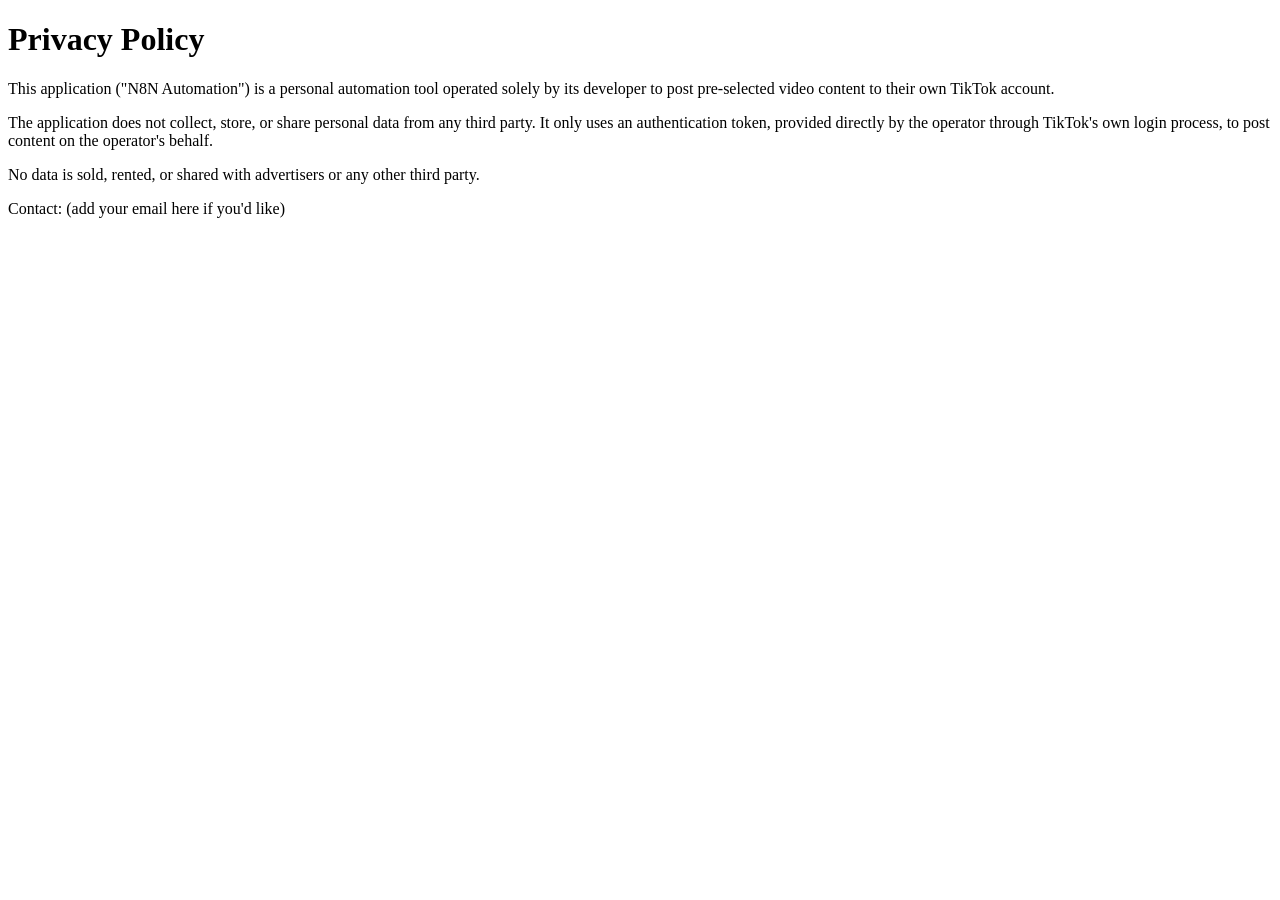
==== privacy.html @ 7d6fcd5c "Add privacy policy page added Privacy policy" ====
<!DOCTYPE html>
<html>
<head><title>Privacy Policy</title></head>
<body>
<h1>Privacy Policy</h1>
<p>This application ("N8N Automation") is a personal automation tool operated solely by its developer to post pre-selected video content to their own TikTok account.</p>
<p>The application does not collect, store, or share personal data from any third party. It only uses an authentication token, provided directly by the operator through TikTok's own login process, to post content on the operator's behalf.</p>
<p>No data is sold, rented, or shared with advertisers or any other third party.</p>
<p>Contact: (add your email here if you'd like)</p>
</body>
</html>
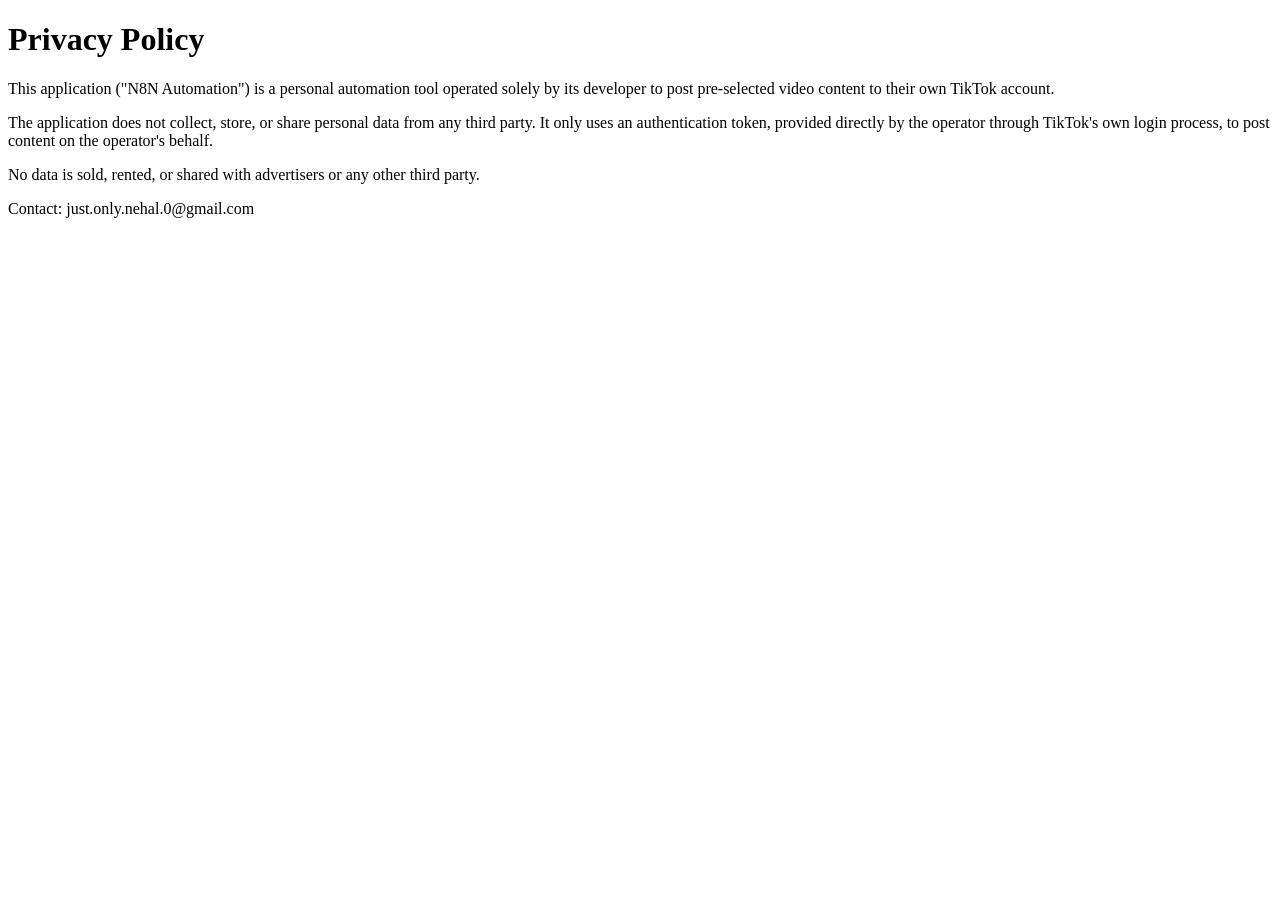
==== commit ebd601d5: "Update privacy.html" ====
--- a/privacy.html
+++ b/privacy.html
@@ -6,6 +6,6 @@
 <p>This application ("N8N Automation") is a personal automation tool operated solely by its developer to post pre-selected video content to their own TikTok account.</p>
 <p>The application does not collect, store, or share personal data from any third party. It only uses an authentication token, provided directly by the operator through TikTok's own login process, to post content on the operator's behalf.</p>
 <p>No data is sold, rented, or shared with advertisers or any other third party.</p>
-<p>Contact: (add your email here if you'd like)</p>
+<p>Contact: just.only.nehal.0@gmail.com</p>
 </body>
 </html>
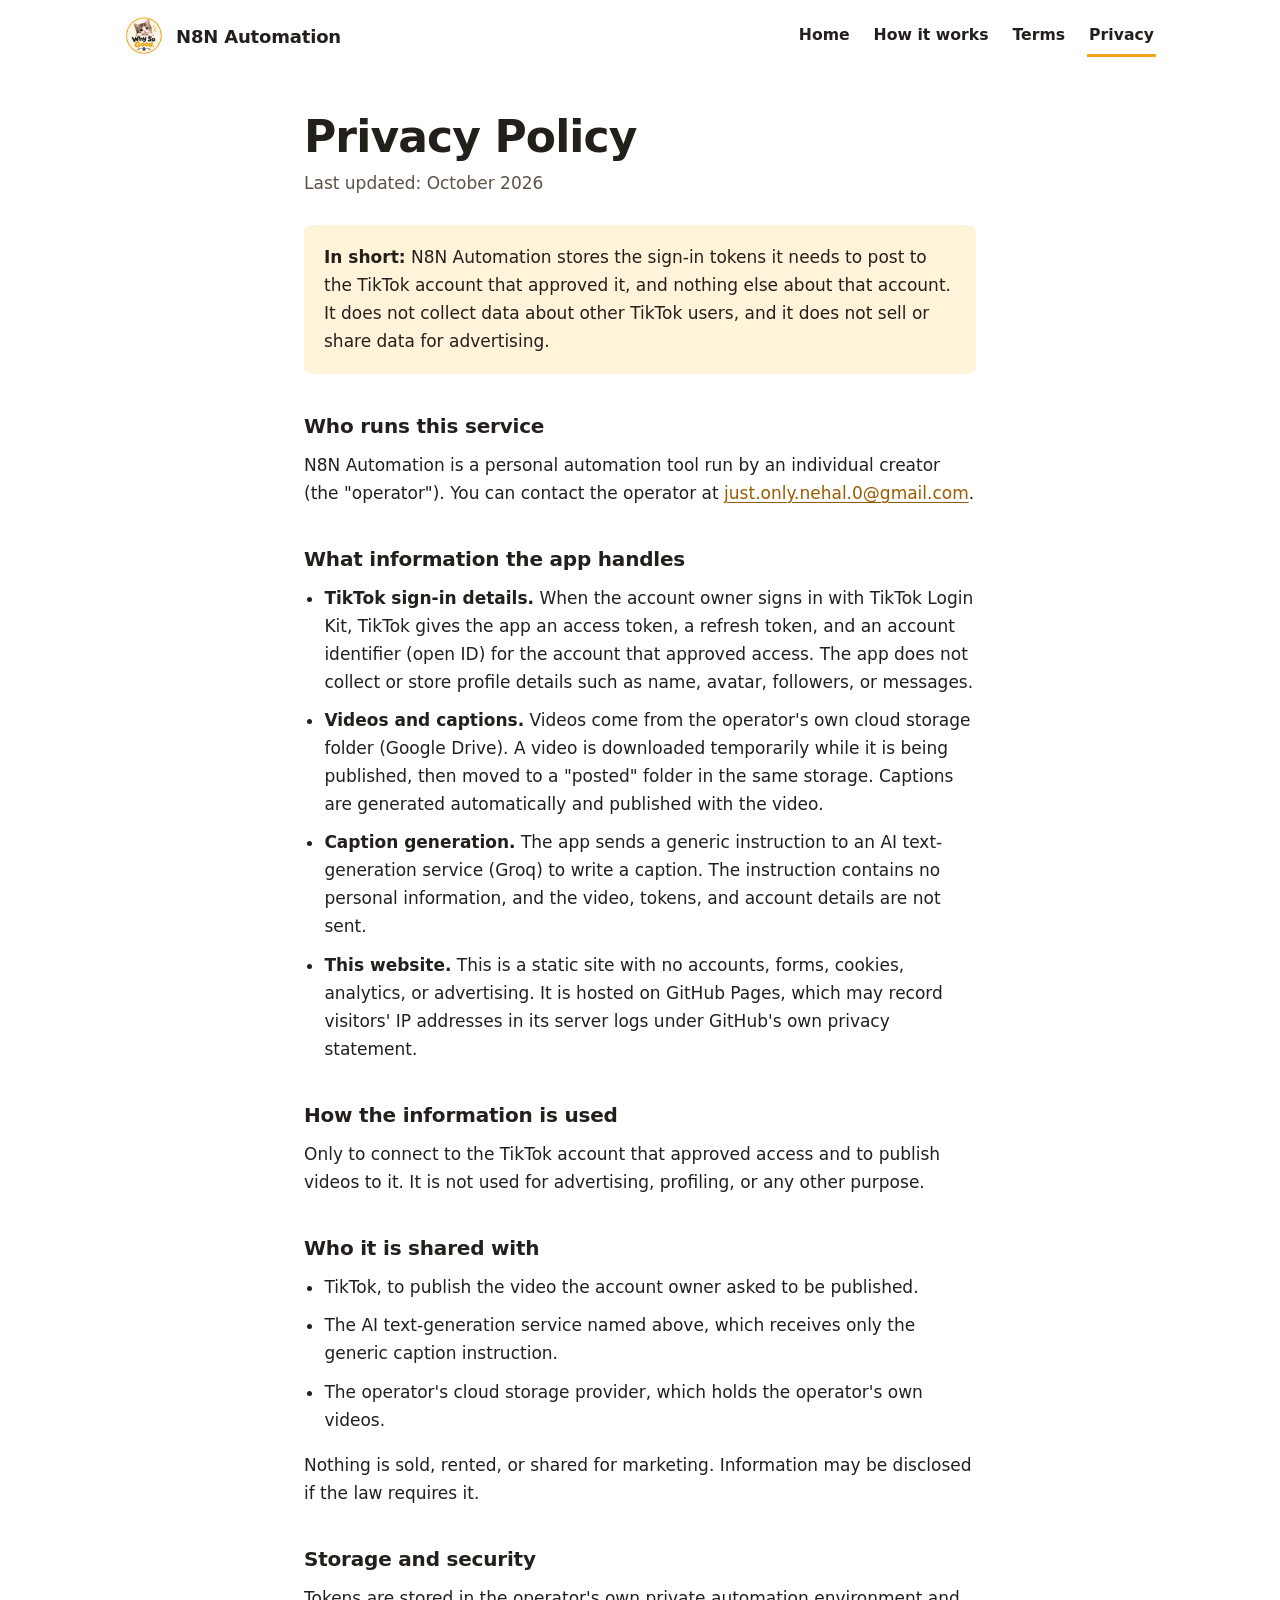
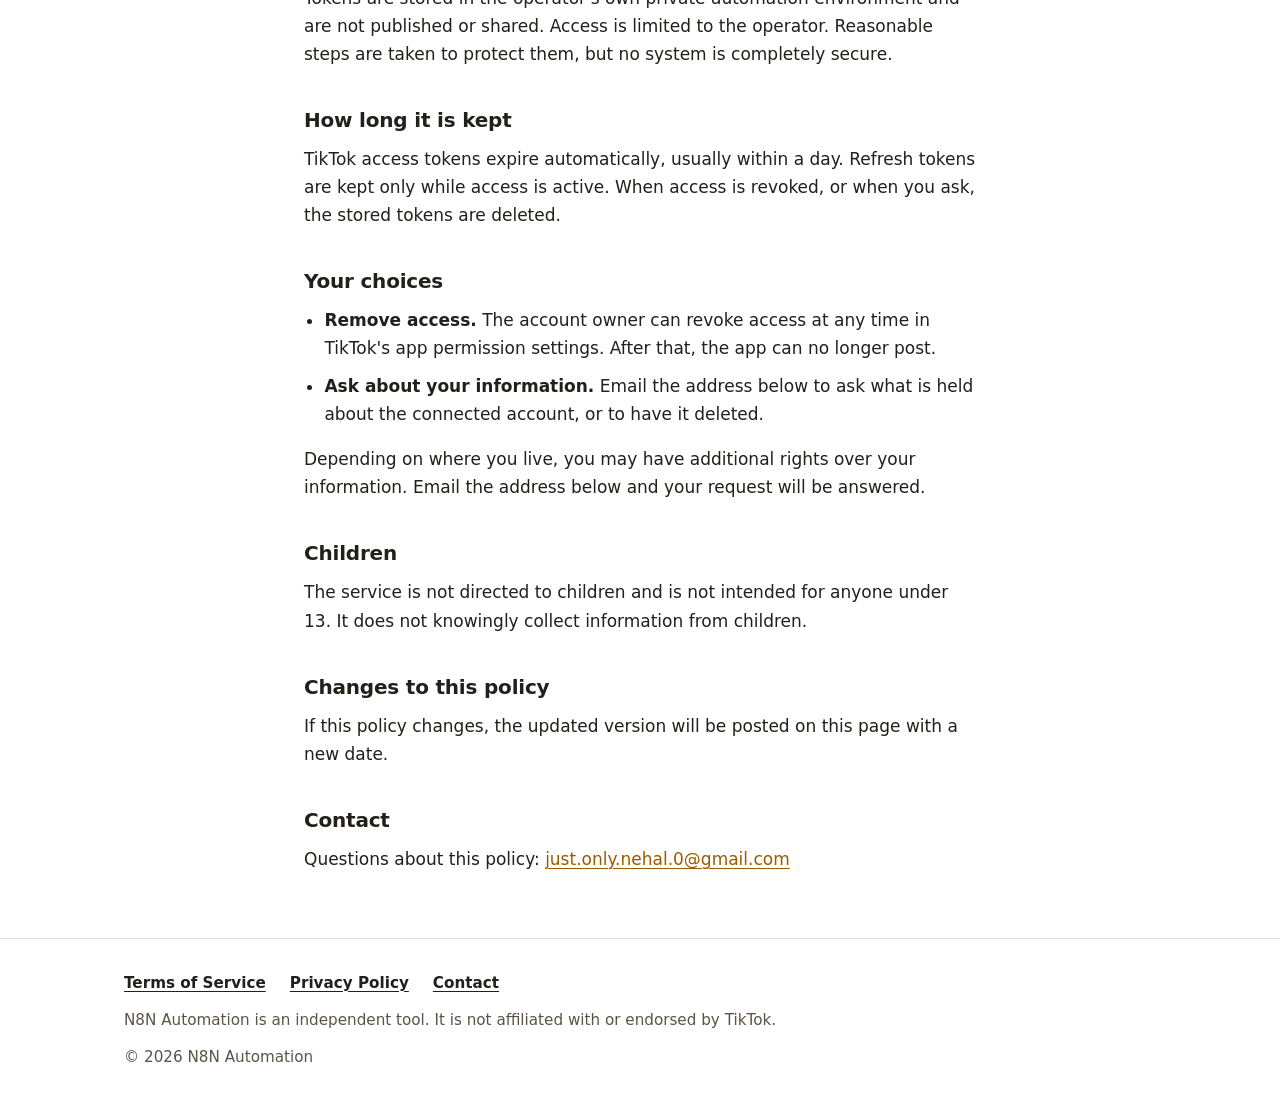
==== commit a0f6c812: "Add files via upload" ====
--- a/privacy.html
+++ b/privacy.html
@@ -1,11 +1,91 @@
 <!DOCTYPE html>
-<html>
-<head><title>Privacy Policy</title></head>
+<html lang="en">
+<head>
+<meta charset="utf-8">
+<meta name="viewport" content="width=device-width, initial-scale=1">
+<title>Privacy Policy - N8N Automation</title>
+<meta name="description" content="Privacy Policy for N8N Automation: what information the app handles, why, and how to remove access.">
+<meta name="theme-color" content="#F2A31B">
+<link rel="icon" type="image/png" href="logo.png">
+<link rel="apple-touch-icon" href="logo.png">
+<link rel="stylesheet" href="style.css">
+</head>
 <body>
-<h1>Privacy Policy</h1>
-<p>This application ("N8N Automation") is a personal automation tool operated solely by its developer to post pre-selected video content to their own TikTok account.</p>
-<p>The application does not collect, store, or share personal data from any third party. It only uses an authentication token, provided directly by the operator through TikTok's own login process, to post content on the operator's behalf.</p>
-<p>No data is sold, rented, or shared with advertisers or any other third party.</p>
-<p>Contact: just.only.nehal.0@gmail.com</p>
+<a class="skip" href="#main">Skip to content</a>
+
+<header class="site-header">
+  <a class="brand" href="index.html">
+    <img src="logo.png" alt="" width="40" height="40">
+    <span>N8N Automation</span>
+  </a>
+  <nav aria-label="Main">
+    <a href="index.html">Home</a>
+    <a href="index.html#how">How it works</a>
+    <a href="terms.html">Terms</a>
+    <a href="privacy.html" aria-current="page">Privacy</a>
+  </nav>
+</header>
+
+<main id="main" class="legal">
+  <h1>Privacy Policy</h1>
+  <p class="updated">Last updated: October 2026</p>
+  <p class="summary"><strong>In short:</strong> N8N Automation stores the sign-in tokens it needs to post to the TikTok account that approved it, and nothing else about that account. It does not collect data about other TikTok users, and it does not sell or share data for advertising.</p>
+
+  <h2>Who runs this service</h2>
+  <p>N8N Automation is a personal automation tool run by an individual creator (the "operator"). You can contact the operator at <a href="mailto:just.only.nehal.0@gmail.com">just.only.nehal.0@gmail.com</a>.</p>
+
+  <h2>What information the app handles</h2>
+  <ul>
+    <li><strong>TikTok sign-in details.</strong> When the account owner signs in with TikTok Login Kit, TikTok gives the app an access token, a refresh token, and an account identifier (open ID) for the account that approved access. The app does not collect or store profile details such as name, avatar, followers, or messages.</li>
+    <li><strong>Videos and captions.</strong> Videos come from the operator's own cloud storage folder (Google Drive). A video is downloaded temporarily while it is being published, then moved to a "posted" folder in the same storage. Captions are generated automatically and published with the video.</li>
+    <li><strong>Caption generation.</strong> The app sends a generic instruction to an AI text-generation service (Groq) to write a caption. The instruction contains no personal information, and the video, tokens, and account details are not sent.</li>
+    <li><strong>This website.</strong> This is a static site with no accounts, forms, cookies, analytics, or advertising. It is hosted on GitHub Pages, which may record visitors' IP addresses in its server logs under GitHub's own privacy statement.</li>
+  </ul>
+
+  <h2>How the information is used</h2>
+  <p>Only to connect to the TikTok account that approved access and to publish videos to it. It is not used for advertising, profiling, or any other purpose.</p>
+
+  <h2>Who it is shared with</h2>
+  <ul>
+    <li>TikTok, to publish the video the account owner asked to be published.</li>
+    <li>The AI text-generation service named above, which receives only the generic caption instruction.</li>
+    <li>The operator's cloud storage provider, which holds the operator's own videos.</li>
+  </ul>
+  <p>Nothing is sold, rented, or shared for marketing. Information may be disclosed if the law requires it.</p>
+
+  <h2>Storage and security</h2>
+  <p>Tokens are stored in the operator's own private automation environment and are not published or shared. Access is limited to the operator. Reasonable steps are taken to protect them, but no system is completely secure.</p>
+
+  <h2>How long it is kept</h2>
+  <p>TikTok access tokens expire automatically, usually within a day. Refresh tokens are kept only while access is active. When access is revoked, or when you ask, the stored tokens are deleted.</p>
+
+  <h2>Your choices</h2>
+  <ul>
+    <li><strong>Remove access.</strong> The account owner can revoke access at any time in TikTok's app permission settings. After that, the app can no longer post.</li>
+    <li><strong>Ask about your information.</strong> Email the address below to ask what is held about the connected account, or to have it deleted.</li>
+  </ul>
+  <p>Depending on where you live, you may have additional rights over your information. Email the address below and your request will be answered.</p>
+
+  <h2>Children</h2>
+  <p>The service is not directed to children and is not intended for anyone under 13. It does not knowingly collect information from children.</p>
+
+  <h2>Changes to this policy</h2>
+  <p>If this policy changes, the updated version will be posted on this page with a new date.</p>
+
+  <h2>Contact</h2>
+  <p>Questions about this policy: <a href="mailto:just.only.nehal.0@gmail.com">just.only.nehal.0@gmail.com</a></p>
+</main>
+
+<footer class="site-footer">
+  <div class="footer-inner">
+    <div class="footer-links">
+      <a href="terms.html">Terms of Service</a>
+      <a href="privacy.html">Privacy Policy</a>
+      <a href="mailto:just.only.nehal.0@gmail.com">Contact</a>
+    </div>
+    <p>N8N Automation is an independent tool. It is not affiliated with or endorsed by TikTok.</p>
+    <p>&copy; 2026 N8N Automation</p>
+  </div>
+</footer>
 </body>
 </html>
--- a/style.css
+++ b/style.css
@@ -0,0 +1,141 @@
+:root {
+  --ink: #231F1B;
+  --muted: #5C5347;
+  --sun: #F2A31B;
+  --sun-deep: #9A5B00;
+  --band: #FFF3D9;
+  --line: #E9DFCC;
+  --paper: #FFFFFF;
+}
+
+* { box-sizing: border-box; }
+
+html { scroll-behavior: smooth; }
+@media (prefers-reduced-motion: reduce) { html { scroll-behavior: auto; } }
+
+body {
+  margin: 0;
+  background: var(--paper);
+  color: var(--ink);
+  font: 400 1.0625rem/1.65 "Segoe UI", system-ui, -apple-system, "Helvetica Neue", Arial, sans-serif;
+  -webkit-text-size-adjust: 100%;
+}
+
+img { max-width: 100%; height: auto; }
+
+a { color: var(--sun-deep); text-decoration-thickness: 0.08em; text-underline-offset: 0.18em; }
+a:hover { color: var(--ink); }
+:focus-visible { outline: 3px solid var(--ink); outline-offset: 3px; border-radius: 2px; }
+
+.skip {
+  position: absolute; left: -999px; top: 0; z-index: 10;
+  background: var(--ink); color: #fff; padding: 0.6rem 1rem;
+}
+.skip:focus { left: 0; }
+
+.wrap { max-width: 1080px; margin: 0 auto; padding: 0 24px; }
+
+/* Header */
+.site-header {
+  display: flex; flex-wrap: wrap; align-items: center; justify-content: space-between;
+  gap: 12px 24px; max-width: 1080px; margin: 0 auto; padding: 16px 24px;
+}
+.brand {
+  display: flex; align-items: center; gap: 12px;
+  color: var(--ink); text-decoration: none;
+  font-weight: 800; font-size: 1.125rem; letter-spacing: -0.01em;
+}
+.brand img { border-radius: 50%; }
+.site-header nav { display: flex; flex-wrap: wrap; gap: 4px 20px; }
+.site-header nav a {
+  color: var(--ink); text-decoration: none; font-weight: 600; font-size: 0.98rem;
+  padding: 6px 2px; border-bottom: 3px solid transparent;
+}
+.site-header nav a:hover,
+.site-header nav a[aria-current="page"] { border-bottom-color: var(--sun); }
+
+/* Hero */
+.hero { background: var(--band); }
+.hero-grid {
+  display: grid; grid-template-columns: 1.25fr 1fr; gap: 48px; align-items: center;
+  padding-top: 64px; padding-bottom: 64px;
+}
+.hero h1 {
+  margin: 0 0 20px; font-size: clamp(2.1rem, 5.2vw, 3.5rem);
+  line-height: 1.06; letter-spacing: -0.025em; font-weight: 800;
+}
+.lead { margin: 0 0 28px; max-width: 34em; font-size: 1.2rem; }
+.hero-logo { justify-self: center; width: min(340px, 100%); border-radius: 50%; }
+.actions { display: flex; flex-wrap: wrap; gap: 12px; margin: 0; }
+.btn {
+  display: inline-block; padding: 12px 22px; border-radius: 999px;
+  border: 2px solid var(--ink); font-weight: 700; text-decoration: none;
+}
+.btn-primary { background: var(--sun); border-color: var(--sun); color: var(--ink); }
+.btn-primary:hover { background: var(--ink); border-color: var(--ink); color: #fff; }
+.btn-quiet { background: transparent; color: var(--ink); }
+.btn-quiet:hover { background: var(--ink); color: #fff; }
+
+/* Home sections */
+.section {
+  display: grid; grid-template-columns: 240px 1fr; gap: 16px 56px;
+  padding: 56px 0; border-top: 1px solid var(--line);
+}
+.section:first-child { border-top: 0; }
+.section h2 { margin: 0; font-size: 1.5rem; line-height: 1.2; letter-spacing: -0.015em; font-weight: 800; }
+.section-body { max-width: 44rem; }
+.section-body > :first-child { margin-top: 0; }
+.section-body > :last-child { margin-bottom: 0; }
+.section p { margin: 0 0 1em; }
+
+.steps { list-style: none; margin: 0; padding: 0; counter-reset: step; }
+.steps li {
+  counter-increment: step; display: grid; grid-template-columns: 44px 1fr; gap: 0 16px;
+  padding: 0 0 22px;
+}
+.steps li::before {
+  content: counter(step); font-size: 1.75rem; font-weight: 800; line-height: 1.1; color: var(--sun-deep);
+}
+.steps h3 { margin: 0 0 4px; font-size: 1.125rem; font-weight: 700; }
+.steps p { margin: 0; }
+
+.table-wrap { overflow-x: auto; }
+table { width: 100%; min-width: 560px; border-collapse: collapse; font-size: 0.98rem; }
+th, td { text-align: left; vertical-align: top; padding: 12px 14px 12px 0; border-bottom: 1px solid var(--line); }
+th { font-weight: 700; border-bottom: 2px solid var(--ink); }
+code {
+  font: 600 0.9em ui-monospace, SFMono-Regular, Consolas, monospace;
+  background: var(--band); padding: 2px 6px; border-radius: 4px;
+}
+
+details { border-bottom: 1px solid var(--line); padding: 14px 0; }
+details:first-of-type { border-top: 1px solid var(--line); }
+summary { cursor: pointer; font-weight: 700; }
+details p { margin: 10px 0 0; }
+
+/* Legal pages */
+.legal { max-width: 720px; margin: 0 auto; padding: 40px 24px 24px; }
+.legal h1 { margin: 0 0 8px; font-size: clamp(2rem, 4.5vw, 2.75rem); line-height: 1.1; letter-spacing: -0.02em; font-weight: 800; }
+.legal .updated { margin: 0 0 28px; color: var(--muted); }
+.legal .summary { margin: 0 0 8px; padding: 18px 20px; background: var(--band); border-radius: 8px; }
+.legal h2 { margin: 36px 0 8px; font-size: 1.25rem; letter-spacing: -0.01em; font-weight: 800; }
+.legal p, .legal li { max-width: 68ch; }
+.legal p { margin: 0 0 1em; }
+.legal ul { margin: 0 0 1em; padding-left: 1.2em; }
+.legal li { margin: 0 0 0.6em; }
+
+/* Footer */
+.site-footer { margin-top: 24px; border-top: 1px solid var(--line); }
+.footer-inner {
+  max-width: 1080px; margin: 0 auto; padding: 32px 24px 48px;
+  display: grid; gap: 12px; font-size: 0.95rem; color: var(--muted);
+}
+.footer-inner p { margin: 0; }
+.footer-links { display: flex; flex-wrap: wrap; gap: 8px 24px; }
+.footer-links a { color: var(--ink); font-weight: 600; }
+
+@media (max-width: 760px) {
+  .hero-grid { grid-template-columns: 1fr; gap: 28px; padding-top: 36px; padding-bottom: 40px; }
+  .hero-logo { order: -1; justify-self: start; width: min(200px, 60%); }
+  .section { grid-template-columns: 1fr; padding: 40px 0; }
+}
